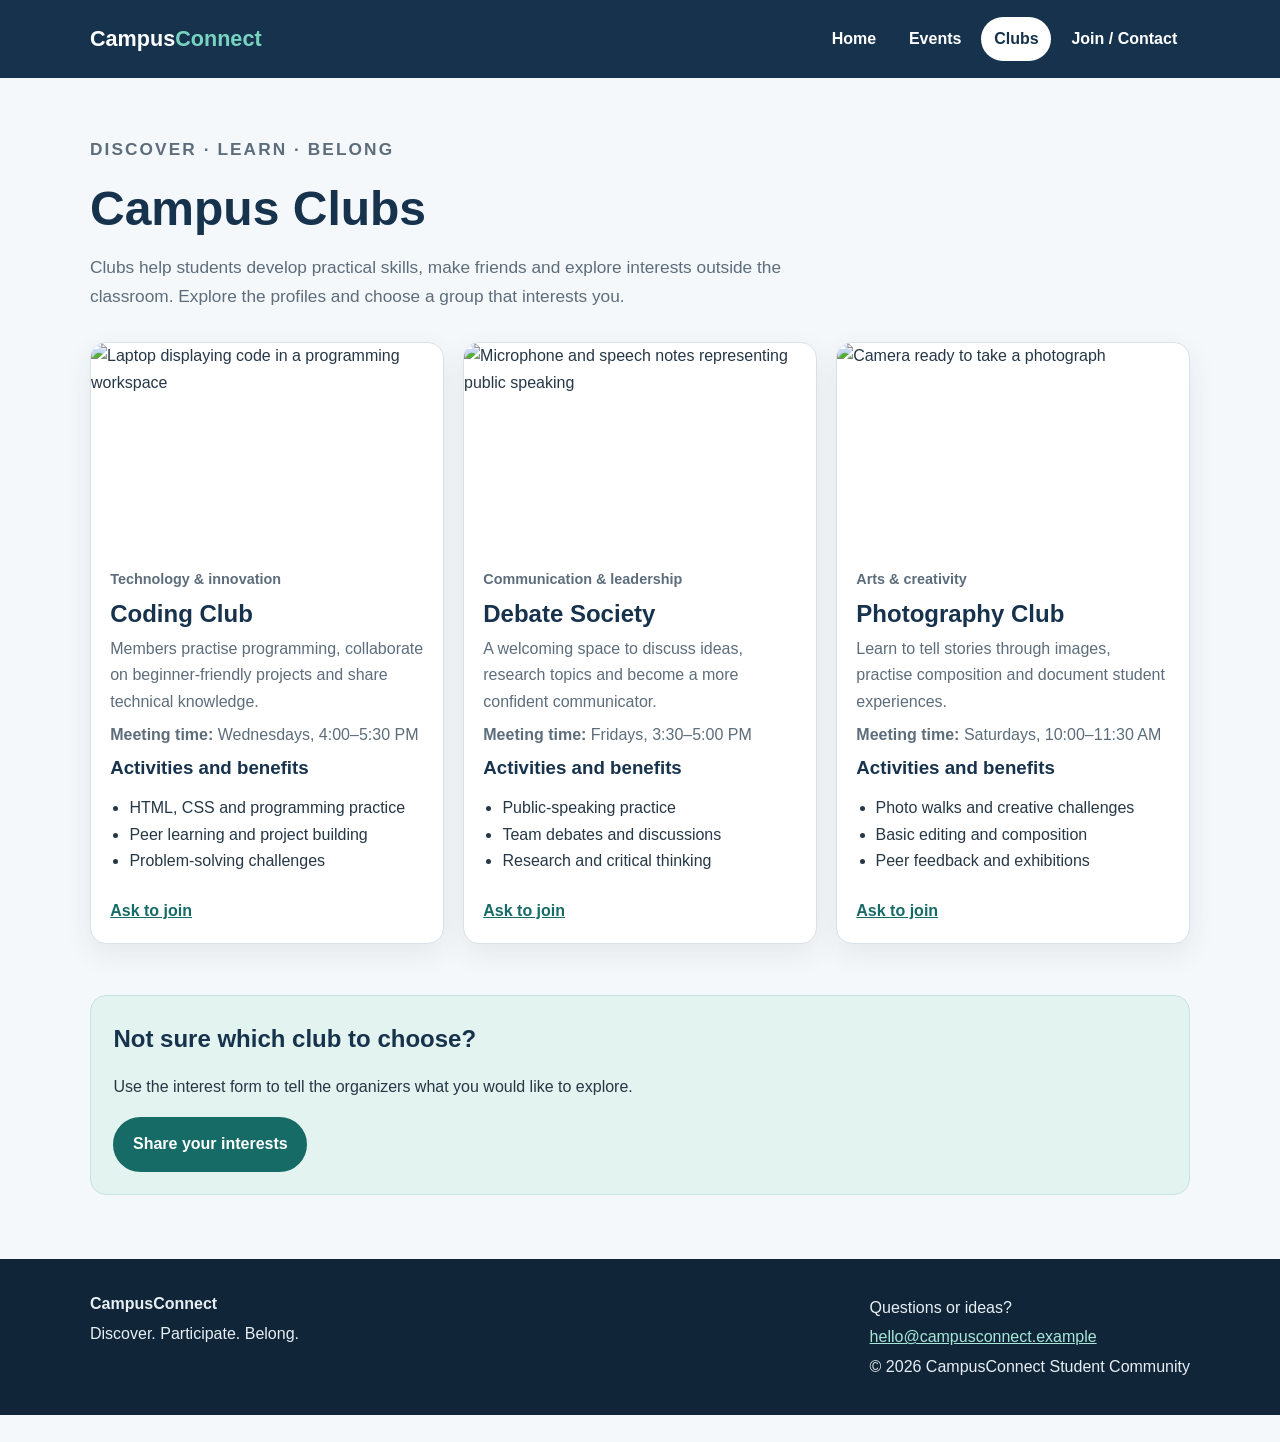
==== clubs.html @ 90a7bf0b "Initial commit: CampusConnect student community website" ====
<!DOCTYPE html>
<html lang="en">
<head>
  <meta charset="UTF-8">
  <meta name="viewport" content="width=device-width, initial-scale=1.0">
  <meta name="description" content="CampusConnect helps students discover campus events, clubs and student opportunities.">
  <title>CampusConnect | Clubs</title>
  <link rel="stylesheet" href="css/styles.css">
</head>
<body>
  <a class="skip-link" href="#main-content">Skip to main content</a>
  <header class="site-header">
    <div class="container header-inner">
      <a class="brand" href="index.html">Campus<span>Connect</span></a>
      <nav class="site-nav" aria-label="Main navigation">
        <a href="index.html">Home</a>
        <a href="events.html">Events</a>
        <a href="clubs.html" aria-current="page">Clubs</a>
        <a href="contact.html">Join / Contact</a>
      </nav>
    </div>
  </header>
  <main class="container" id="main-content">
 
    <section class="page-intro">
      <p class="eyebrow">Discover · Learn · Belong</p>
      <h1>Campus Clubs</h1>
      <p>Clubs help students develop practical skills, make friends and explore interests outside the classroom. Explore the profiles and choose a group that interests you.</p>
    </section>
    <section class="card-grid">
      <article class="card club-card">
        <img src="images/club-1.png" alt="Laptop displaying code in a programming workspace">
        <div class="card-content"><p class="meta">Technology &amp; innovation</p><h2>Coding Club</h2><p>Members practise programming, collaborate on beginner-friendly projects and share technical knowledge.</p><p><strong>Meeting time:</strong> Wednesdays, 4:00–5:30 PM</p><h3>Activities and benefits</h3><ul><li>HTML, CSS and programming practice</li><li>Peer learning and project building</li><li>Problem-solving challenges</li></ul><a class="text-link" href="contact.html">Ask to join</a></div>
      </article>
      <article class="card club-card">
        <img src="images/club-2.png" alt="Microphone and speech notes representing public speaking">
        <div class="card-content"><p class="meta">Communication &amp; leadership</p><h2>Debate Society</h2><p>A welcoming space to discuss ideas, research topics and become a more confident communicator.</p><p><strong>Meeting time:</strong> Fridays, 3:30–5:00 PM</p><h3>Activities and benefits</h3><ul><li>Public-speaking practice</li><li>Team debates and discussions</li><li>Research and critical thinking</li></ul><a class="text-link" href="contact.html">Ask to join</a></div>
      </article>
      <article class="card club-card">
        <img src="images/club-3.png" alt="Camera ready to take a photograph">
        <div class="card-content"><p class="meta">Arts &amp; creativity</p><h2>Photography Club</h2><p>Learn to tell stories through images, practise composition and document student experiences.</p><p><strong>Meeting time:</strong> Saturdays, 10:00–11:30 AM</p><h3>Activities and benefits</h3><ul><li>Photo walks and creative challenges</li><li>Basic editing and composition</li><li>Peer feedback and exhibitions</li></ul><a class="text-link" href="contact.html">Ask to join</a></div>
      </article>
    </section>
    <section class="section info-panel">
      <h2>Not sure which club to choose?</h2>
      <p>Use the interest form to tell the organizers what you would like to explore.</p>
      <a class="button" href="contact.html">Share your interests</a>
    </section>
 
  </main>
  <footer class="site-footer">
    <div class="container footer-inner">
      <div>
        <strong>CampusConnect</strong>
        <p>Discover. Participate. Belong.</p>
      </div>
      <div>
        <p>Questions or ideas?</p>
        <p><a href="mailto:hello@campusconnect.example">hello@campusconnect.example</a></p>
        <p>&copy; 2026 CampusConnect Student Community</p>
      </div>
    </div>
  </footer>
</body>
</html>
---- css/styles.css ----
/* =========================================
   1. ROOT VARIABLES
========================================= */

:root {
    --color-primary: #17324d;
    --color-accent: #176b67;
    --color-background: #f5f8fa;
    --color-text: #263746;
    --content-width: 1100px;
    --border: #d8e1e8;
}


/* =========================================
   2. GENERAL STYLING
========================================= */

* {
    box-sizing: border-box;
}

body {
    margin: 0;
    background: var(--color-background);
    color: var(--color-text);
    font: 16px/1.65 Arial, Helvetica, sans-serif;
}

img {
    display: block;
    max-width: 100%;
    height: auto;
}

a {
    color: var(--color-accent);
}

a:hover {
    color: var(--color-primary);
}


/* =========================================
   3. KEYBOARD ACCESSIBILITY
========================================= */

a:focus-visible,
button:focus-visible,
input:focus-visible,
select:focus-visible,
textarea:focus-visible {
    outline: 3px solid #e4a83b;
    outline-offset: 3px;
}

.skip-link {
    position: absolute;
    top: -60px;
    left: 1rem;
    background: #102538;
    color: white;
    padding: .7rem 1rem;
    z-index: 10;
}

.skip-link:focus {
    top: 1rem;
}


/* =========================================
   4. CONTAINER
========================================= */

.container {
    width: min(calc(100% - 2rem), var(--content-width));
    margin-inline: auto;
}


/* =========================================
   5. HEADER AND NAVIGATION
========================================= */

.site-header {
    background: var(--color-primary);
    color: white;
}

.header-inner {
    min-height: 78px;
    display: flex;
    align-items: center;
    justify-content: space-between;
    gap: 1.5rem;
}

.brand {
    color: white;
    text-decoration: none;
    font-size: 1.35rem;
    font-weight: 800;
}

.brand span {
    color: #78d4c1;
}

.site-nav {
    display: flex;
    flex-wrap: wrap;
    gap: .45rem;
}

.site-nav a {
    color: white;
    text-decoration: none;
    padding: .55rem .8rem;
    border-radius: 999px;
    font-weight: 700;
}

.site-nav a:hover,
.site-nav a[aria-current=page] {
    background: white;
    color: var(--color-primary);
}


/* =========================================
   6. MAIN CONTENT
========================================= */

main {
    padding-block: 2.5rem 4rem;
}


/* =========================================
   7. HERO SECTION
========================================= */

.hero {
    display: grid;
    grid-template-columns: 1.05fr .95fr;
    align-items: center;
    gap: 2rem;
    padding: clamp(1.5rem, 4vw, 3.5rem);
    color: white;
    background: linear-gradient(135deg, #17324d, #245b70);
    border-radius: 24px;
}

.hero h1 {
    font-size: clamp(2.1rem, 5vw, 3.6rem);
    line-height: 1.08;
    margin: .2rem 0 1rem;
}

.hero p {
    max-width: 600px;
    color: #e6f1f5;
}

.eyebrow {
    color: #a8e7d8;
    font-size: .82rem;
    font-weight: 800;
    letter-spacing: .12em;
    text-transform: uppercase;
}

.hero img {
    width: 100%;
    border-radius: 18px;
}


/* =========================================
   8. BUTTONS
========================================= */

.button-row {
    display: flex;
    flex-wrap: wrap;
    gap: .8rem;
    margin-top: 1.4rem;
}

.button {
    display: inline-block;
    padding: .78rem 1.1rem;
    border: 2px solid var(--color-accent);
    border-radius: 999px;
    color: white;
    background: var(--color-accent);
    font-weight: 800;
    text-decoration: none;
}

.button:hover {
    color: white;
    background: #10534f;
}

.button-light {
    color: var(--color-primary);
    background: white;
    border-color: white;
}

.button-outline {
    color: var(--color-accent);
    background: transparent;
}


/* =========================================
   9. SECTIONS AND HEADINGS
========================================= */

.section {
    margin-top: 3.2rem;
}

.section-heading {
    display: flex;
    align-items: end;
    justify-content: space-between;
    gap: 1rem;
    margin-bottom: 1.2rem;
}

.section-heading h2,
.info-panel h2 {
    margin: 0;
    color: var(--color-primary);
}

.section-heading p {
    margin: .2rem 0;
    color: #5d6d7b;
}


/* =========================================
   10. PAGE INTRODUCTION
========================================= */

.page-intro {
    max-width: 760px;
    margin-bottom: 2rem;
}

.page-intro h1 {
    margin: 0 0 .5rem;
    color: var(--color-primary);
    font-size: clamp(2rem, 4vw, 3rem);
    line-height: 1.15;
}

.page-intro p {
    color: #5d6d7b;
    font-size: 1.08rem;
}


/* =========================================
   11. CARD GRID
========================================= */

.card-grid {
    display: grid;
    grid-template-columns: repeat(3, minmax(0, 1fr));
    gap: 1.2rem;
}

.event-grid {
    grid-template-columns: repeat(2, minmax(0, 1fr));
}

.card {
    min-width: 0;
    overflow: hidden;
    background: white;
    border: 1px solid var(--border);
    border-radius: 16px;
    box-shadow: 0 10px 28px rgba(23, 50, 77, .08);
}

.card > img {
    width: 100%;
    aspect-ratio: 16 / 9;
    object-fit: cover;
}

.card-content {
    padding: 1.2rem;
}

.card h2,
.card h3 {
    margin: 0 0 .45rem;
    color: var(--color-primary);
    line-height: 1.25;
}

.card p {
    margin: .45rem 0;
}

.card ul {
    padding-left: 1.2rem;
}


/* =========================================
   12. EVENT DETAILS
========================================= */

.meta {
    color: var(--color-accent);
    font-size: .9rem;
    font-weight: 800;
}

.text-link {
    display: inline-block;
    margin-top: .45rem;
    font-weight: 800;
}


/* =========================================
   13. CLUB CARDS
========================================= */

.club-card {
    display: flex;
    flex-direction: column;
}

.club-card .card-content {
    flex: 1;
}

.club-card .card-content > p {
    color: #5d6d7b;
}


/* =========================================
   14. INFORMATION PANEL
========================================= */

.info-panel {
    padding: 1.4rem;
    background: #e3f3f0;
    border: 1px solid #c4e4dd;
    border-radius: 16px;
}


/* =========================================
   15. TABLE STYLING
========================================= */

.table-wrap {
    overflow-x: auto;
    background: white;
    border: 1px solid var(--border);
    border-radius: 12px;
}

table {
    width: 100%;
    border-collapse: collapse;
    min-width: 620px;
}

caption {
    padding: 1rem;
    color: var(--color-primary);
    font-weight: 800;
    text-align: left;
}

th,
td {
    padding: .9rem 1rem;
    border-top: 1px solid var(--border);
    text-align: left;
}

thead {
    color: white;
    background: var(--color-primary);
}

tbody tr:nth-child(even) {
    background: #f2f6f8;
}


/* =========================================
   16. CONTACT PAGE LAYOUT
========================================= */

.contact-layout {
    display: grid;
    grid-template-columns: 1.3fr .7fr;
    align-items: start;
    gap: 1.4rem;
}

.form-card,
.contact-card {
    padding: clamp(1.2rem, 3vw, 2rem);
    background: white;
    border: 1px solid var(--border);
    border-radius: 16px;
    box-shadow: 0 10px 28px rgba(23, 50, 77, .08);
}

.form-card h2,
.contact-card h2 {
    margin-top: 0;
    color: var(--color-primary);
}


/* =========================================
   17. FORM STYLING
========================================= */

.form-grid {
    display: grid;
    grid-template-columns: repeat(2, minmax(0, 1fr));
    gap: 1rem;
}

.form-group {
    margin-bottom: 1rem;
}

.form-group label,
.field-label {
    display: block;
    margin-bottom: .35rem;
    font-weight: 800;
}

input,
select,
textarea {
    width: 100%;
    padding: .78rem .85rem;
    color: var(--color-text);
    background: white;
    border: 1px solid #aebdc8;
    border-radius: 9px;
    font: inherit;
}

textarea {
    min-height: 130px;
    resize: vertical;
}

fieldset {
    margin: 1rem 0;
    padding: 1rem;
    border: 1px solid var(--border);
    border-radius: 10px;
}

legend {
    padding-inline: .35rem;
    color: var(--color-primary);
    font-weight: 800;
}

.choice {
    display: inline-flex;
    align-items: center;
    gap: .45rem;
    margin: .35rem 1rem .35rem 0;
}

.choice input {
    width: auto;
}

.form-note {
    color: #5d6d7b;
    font-size: .9rem;
}


/* =========================================
   18. FOOTER
========================================= */

.site-footer {
    padding: 2rem 0;
    color: #e7eff4;
    background: #102538;
}

.footer-inner {
    display: flex;
    justify-content: space-between;
    flex-wrap: wrap;
    gap: 1rem;
}

.site-footer a {
    color: #a8e7d8;
}

.site-footer p {
    margin: .2rem 0;
}


/* =========================================
   19. RESPONSIVE DESIGN - TABLETS
========================================= */

@media (max-width: 800px) {

    .header-inner {
        align-items: flex-start;
        flex-direction: column;
        padding-block: 1rem;
        gap: .6rem;
    }

    .hero {
        grid-template-columns: 1fr;
    }

    .hero img {
        max-height: 300px;
        object-fit: cover;
    }

    .card-grid {
        grid-template-columns: repeat(2, minmax(0, 1fr));
    }

    .contact-layout {
        grid-template-columns: 1fr;
    }
}


/* =========================================
   20. RESPONSIVE DESIGN - MOBILE PHONES
========================================= */

@media (max-width: 560px) {

    main {
        padding-top: 1.2rem;
    }

    .site-nav {
        width: 100%;
        gap: .2rem;
    }

    .site-nav a {
        padding: .45rem .58rem;
        font-size: .9rem;
    }

    .card-grid,
    .event-grid,
    .form-grid {
        grid-template-columns: 1fr;
    }

    .section-heading {
        align-items: flex-start;
        flex-direction: column;
    }

    .hero {
        padding: 1.35rem;
        border-radius: 16px;
    }

    .hero h1 {
        font-size: 2.25rem;
    }

    .button-row {
        align-items: stretch;
        flex-direction: column;
    }

    .button {
        text-align: center;
    }
}
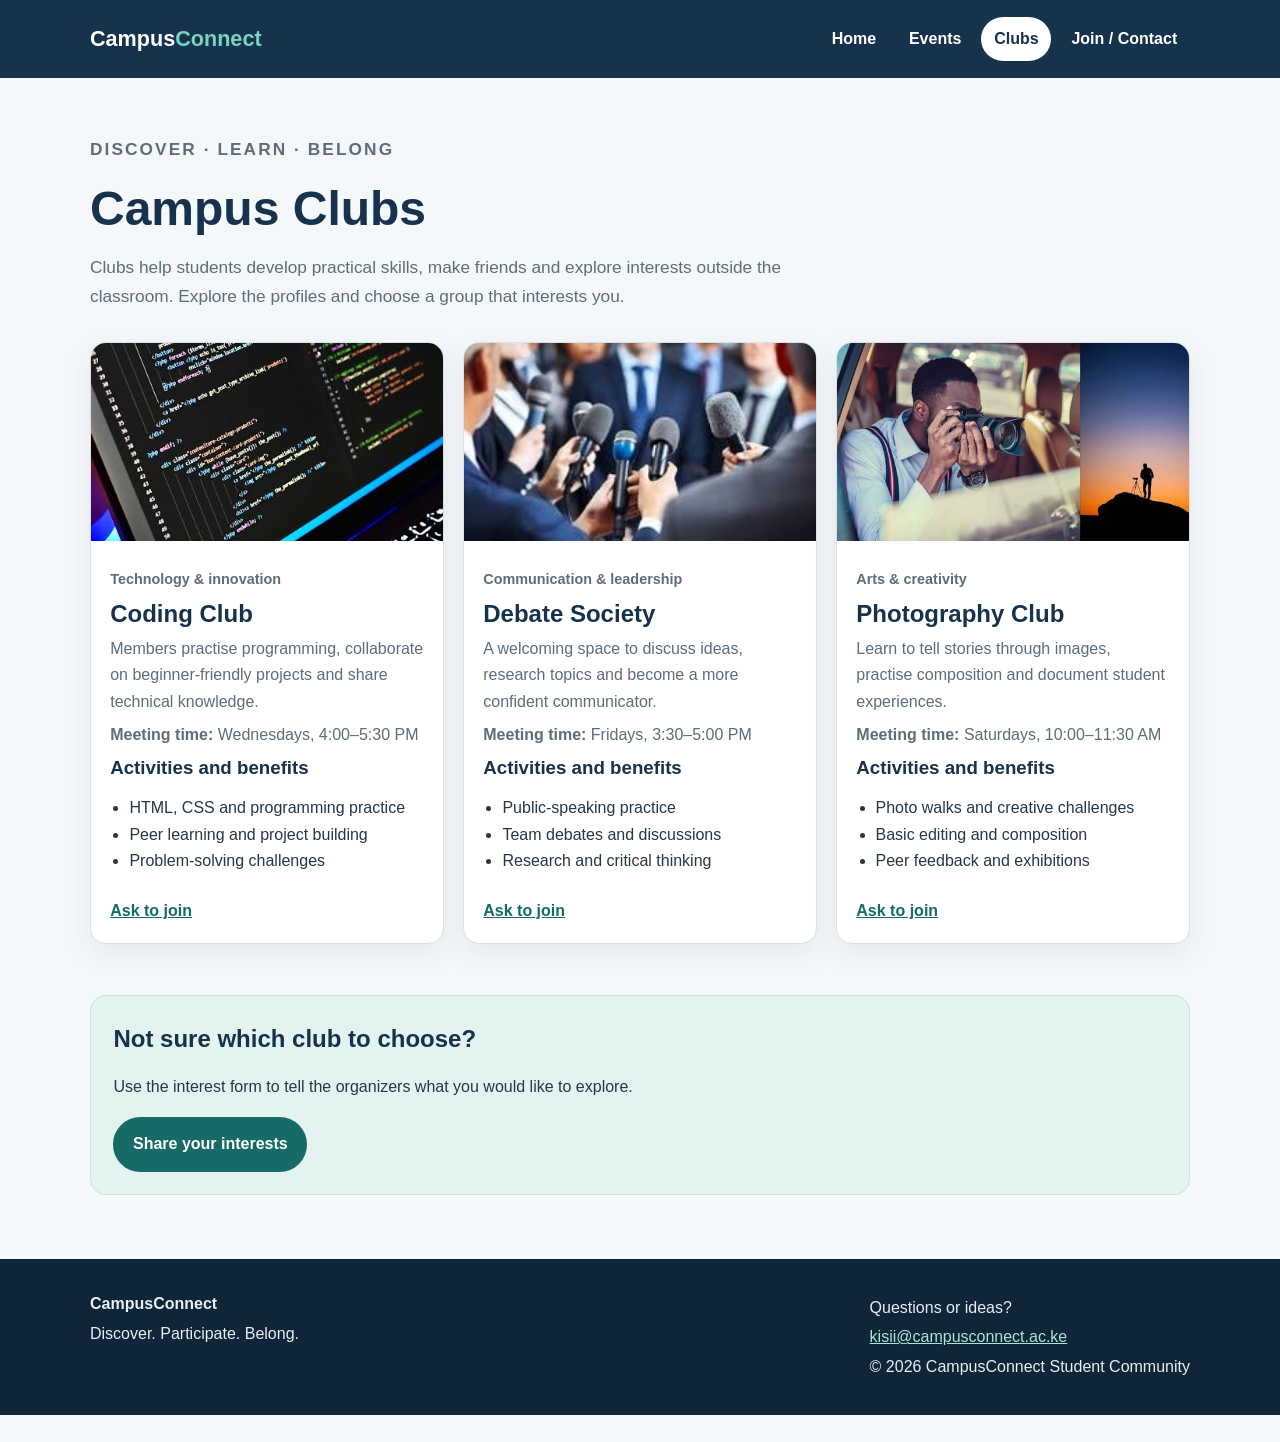
==== commit 6ab41efc: "Update CampusConnect website" ====
--- a/clubs.html
+++ b/clubs.html
@@ -29,15 +29,15 @@
     </section>
     <section class="card-grid">
       <article class="card club-card">
-        <img src="images/club-1.png" alt="Laptop displaying code in a programming workspace">
+        <img src="images/club-1.jpeg" alt="Laptop displaying code in a programming workspace">
         <div class="card-content"><p class="meta">Technology &amp; innovation</p><h2>Coding Club</h2><p>Members practise programming, collaborate on beginner-friendly projects and share technical knowledge.</p><p><strong>Meeting time:</strong> Wednesdays, 4:00–5:30 PM</p><h3>Activities and benefits</h3><ul><li>HTML, CSS and programming practice</li><li>Peer learning and project building</li><li>Problem-solving challenges</li></ul><a class="text-link" href="contact.html">Ask to join</a></div>
       </article>
       <article class="card club-card">
-        <img src="images/club-2.png" alt="Microphone and speech notes representing public speaking">
+        <img src="images/club-2.jpeg" alt="Microphone and speech notes representing public speaking">
         <div class="card-content"><p class="meta">Communication &amp; leadership</p><h2>Debate Society</h2><p>A welcoming space to discuss ideas, research topics and become a more confident communicator.</p><p><strong>Meeting time:</strong> Fridays, 3:30–5:00 PM</p><h3>Activities and benefits</h3><ul><li>Public-speaking practice</li><li>Team debates and discussions</li><li>Research and critical thinking</li></ul><a class="text-link" href="contact.html">Ask to join</a></div>
       </article>
       <article class="card club-card">
-        <img src="images/club-3.png" alt="Camera ready to take a photograph">
+        <img src="images/club-3.jpeg" alt="Camera ready to take a photograph">
         <div class="card-content"><p class="meta">Arts &amp; creativity</p><h2>Photography Club</h2><p>Learn to tell stories through images, practise composition and document student experiences.</p><p><strong>Meeting time:</strong> Saturdays, 10:00–11:30 AM</p><h3>Activities and benefits</h3><ul><li>Photo walks and creative challenges</li><li>Basic editing and composition</li><li>Peer feedback and exhibitions</li></ul><a class="text-link" href="contact.html">Ask to join</a></div>
       </article>
     </section>
@@ -56,7 +56,7 @@
       </div>
       <div>
         <p>Questions or ideas?</p>
-        <p><a href="mailto:hello@campusconnect.example">hello@campusconnect.example</a></p>
+        <p><a href="mailto:kisii@campusconnect.ac.ke">kisii@campusconnect.ac.ke</a></p>
         <p>&copy; 2026 CampusConnect Student Community</p>
       </div>
     </div>
